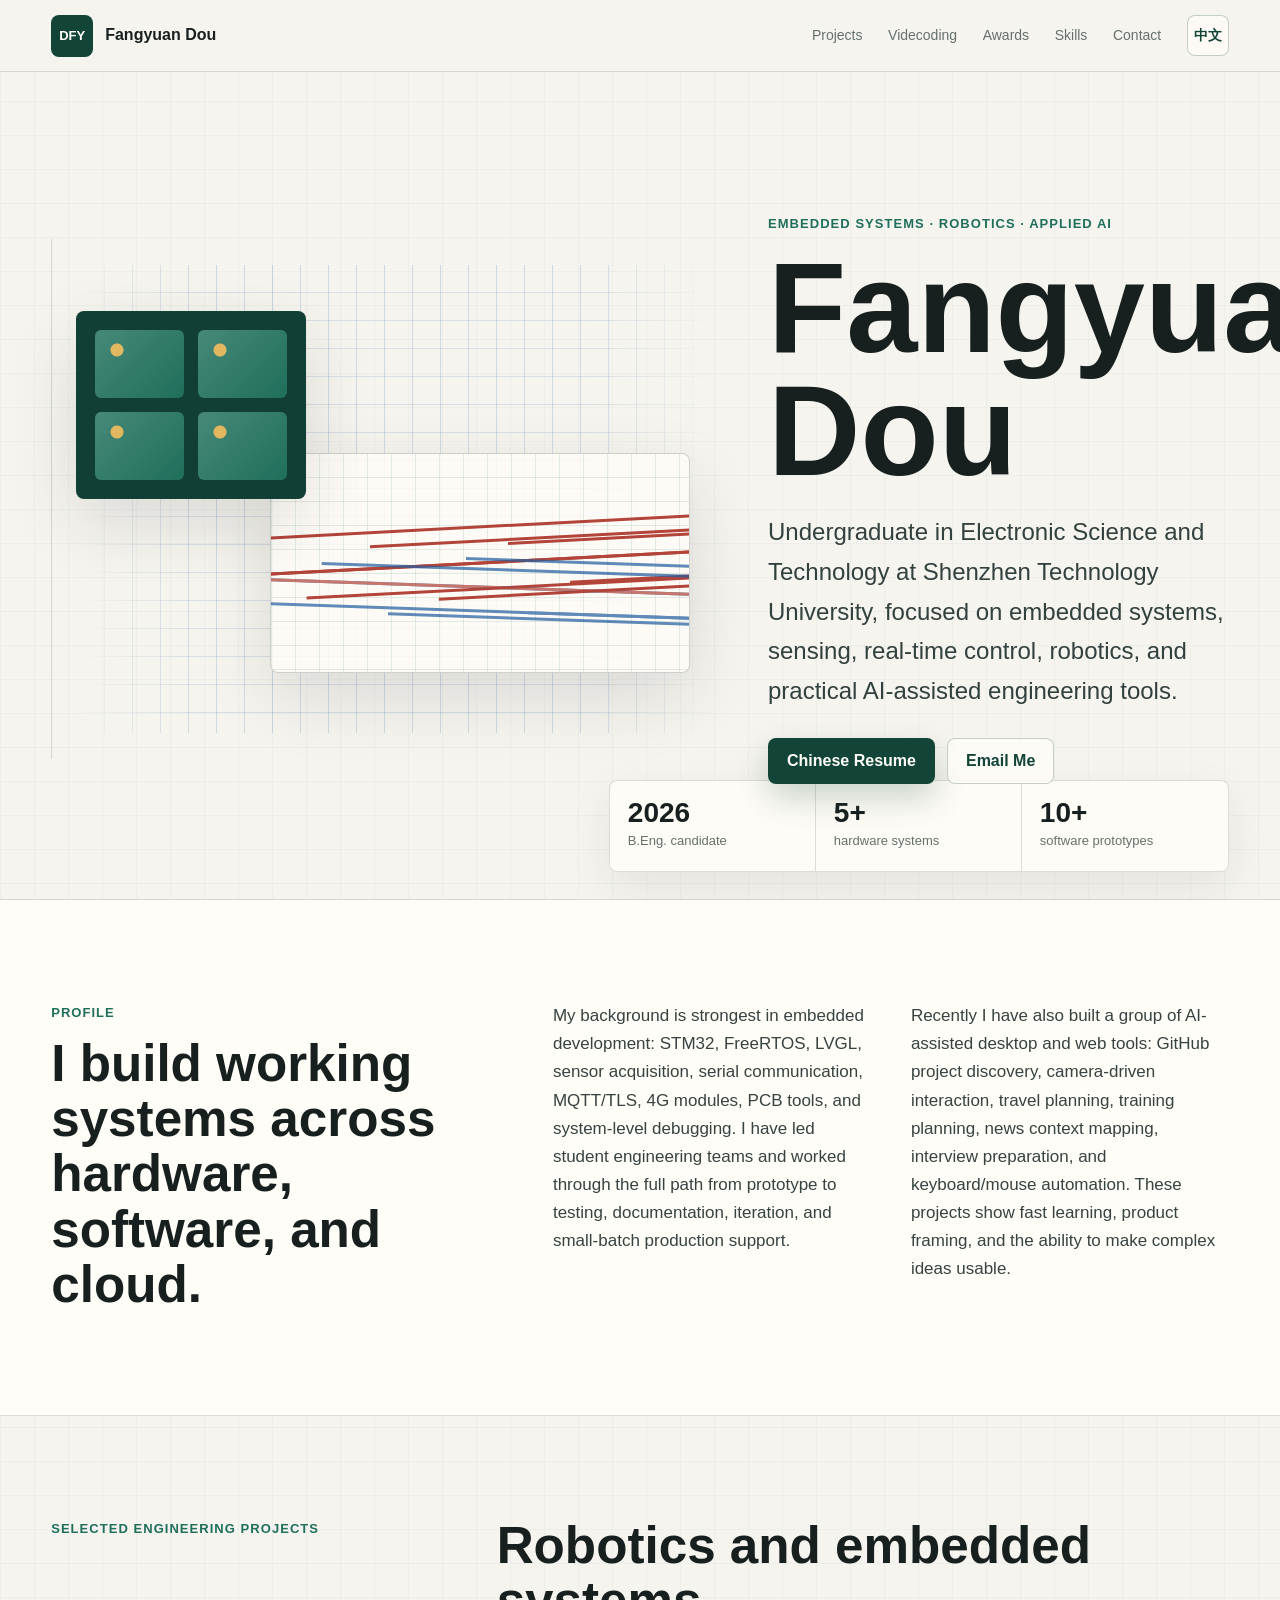
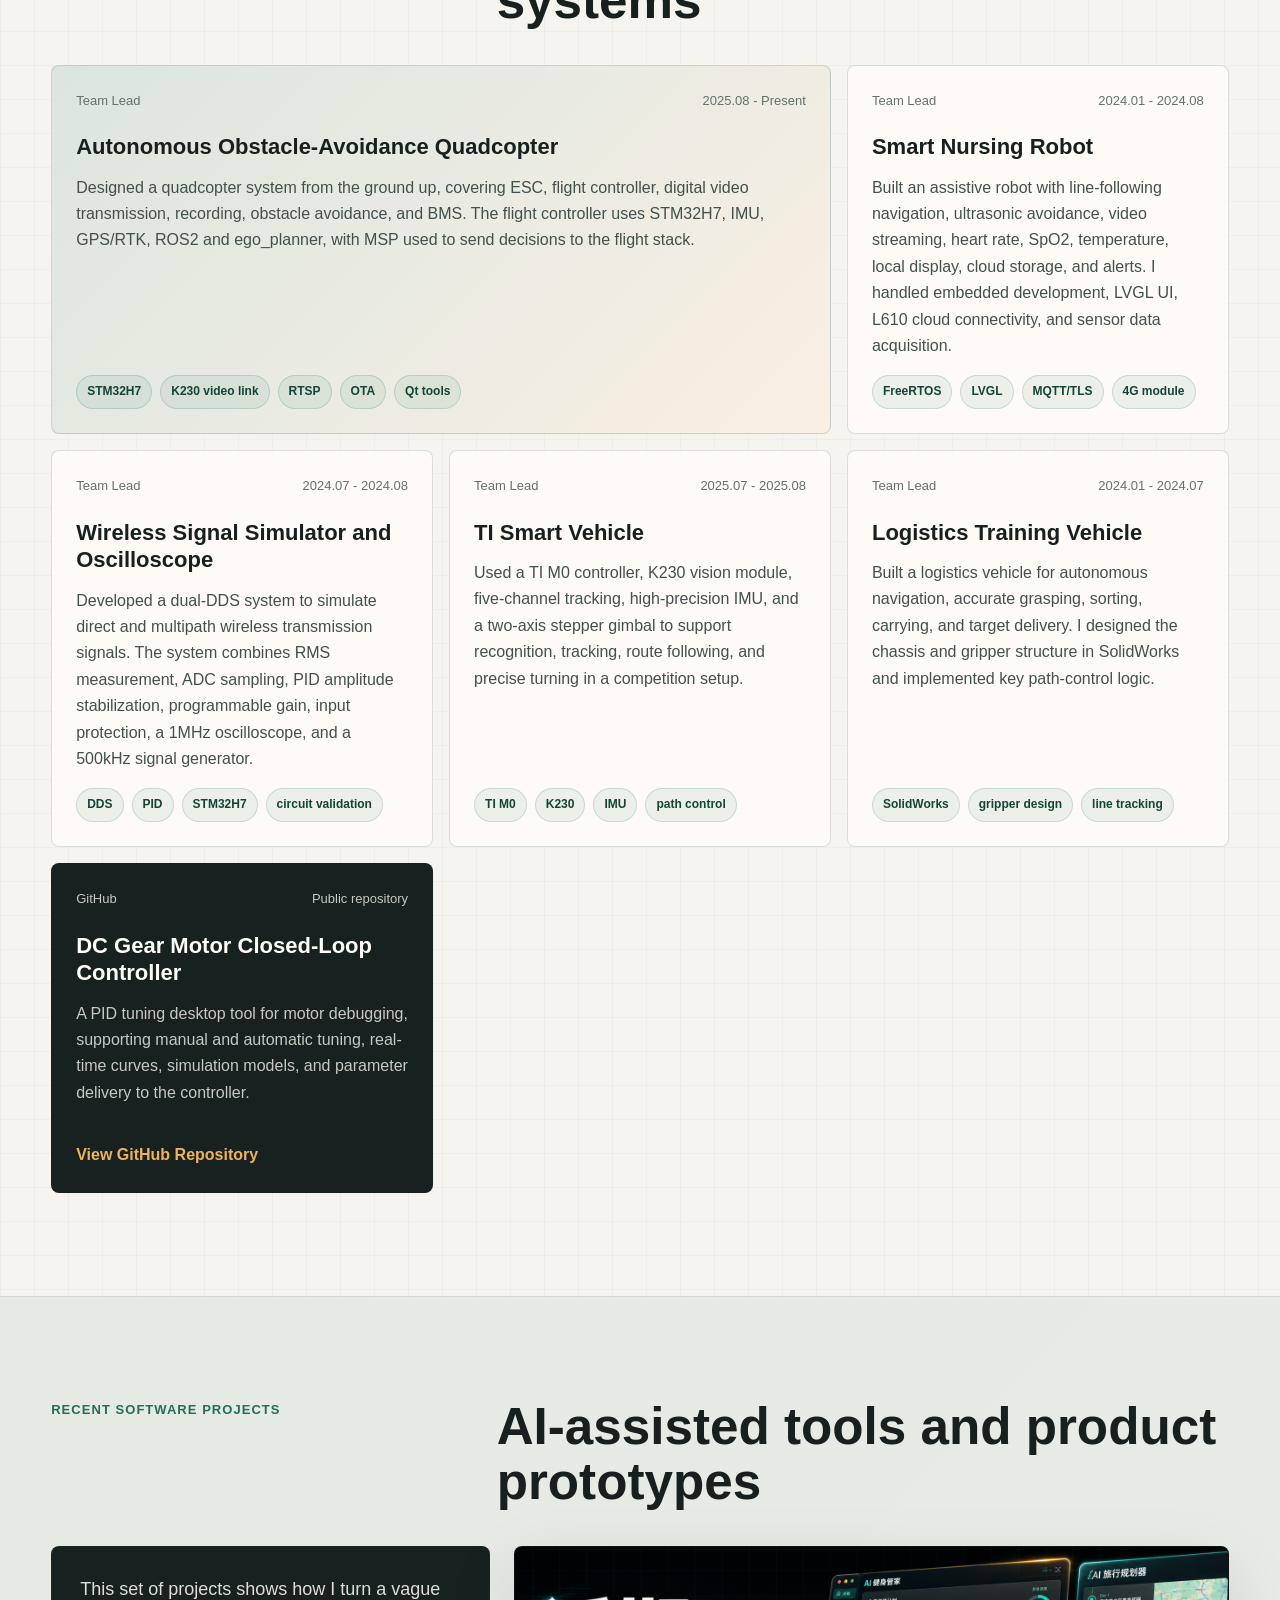
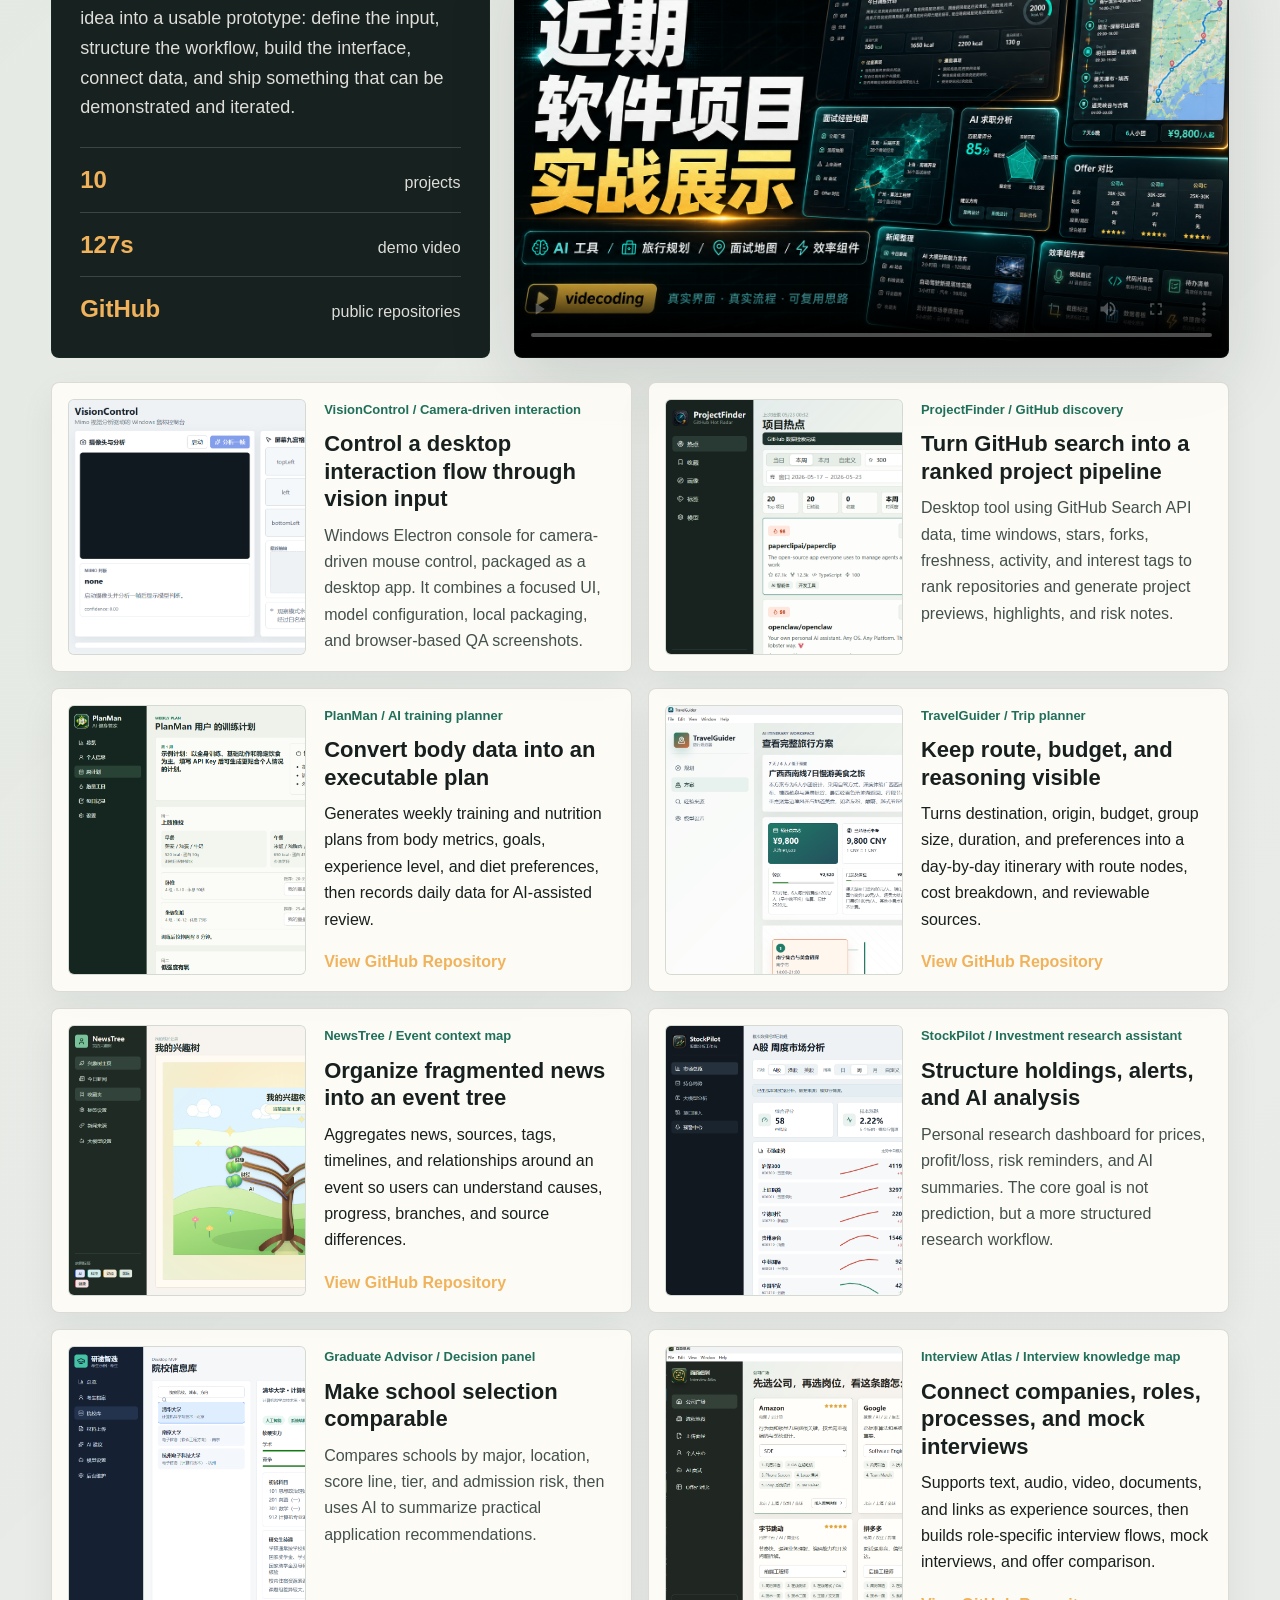
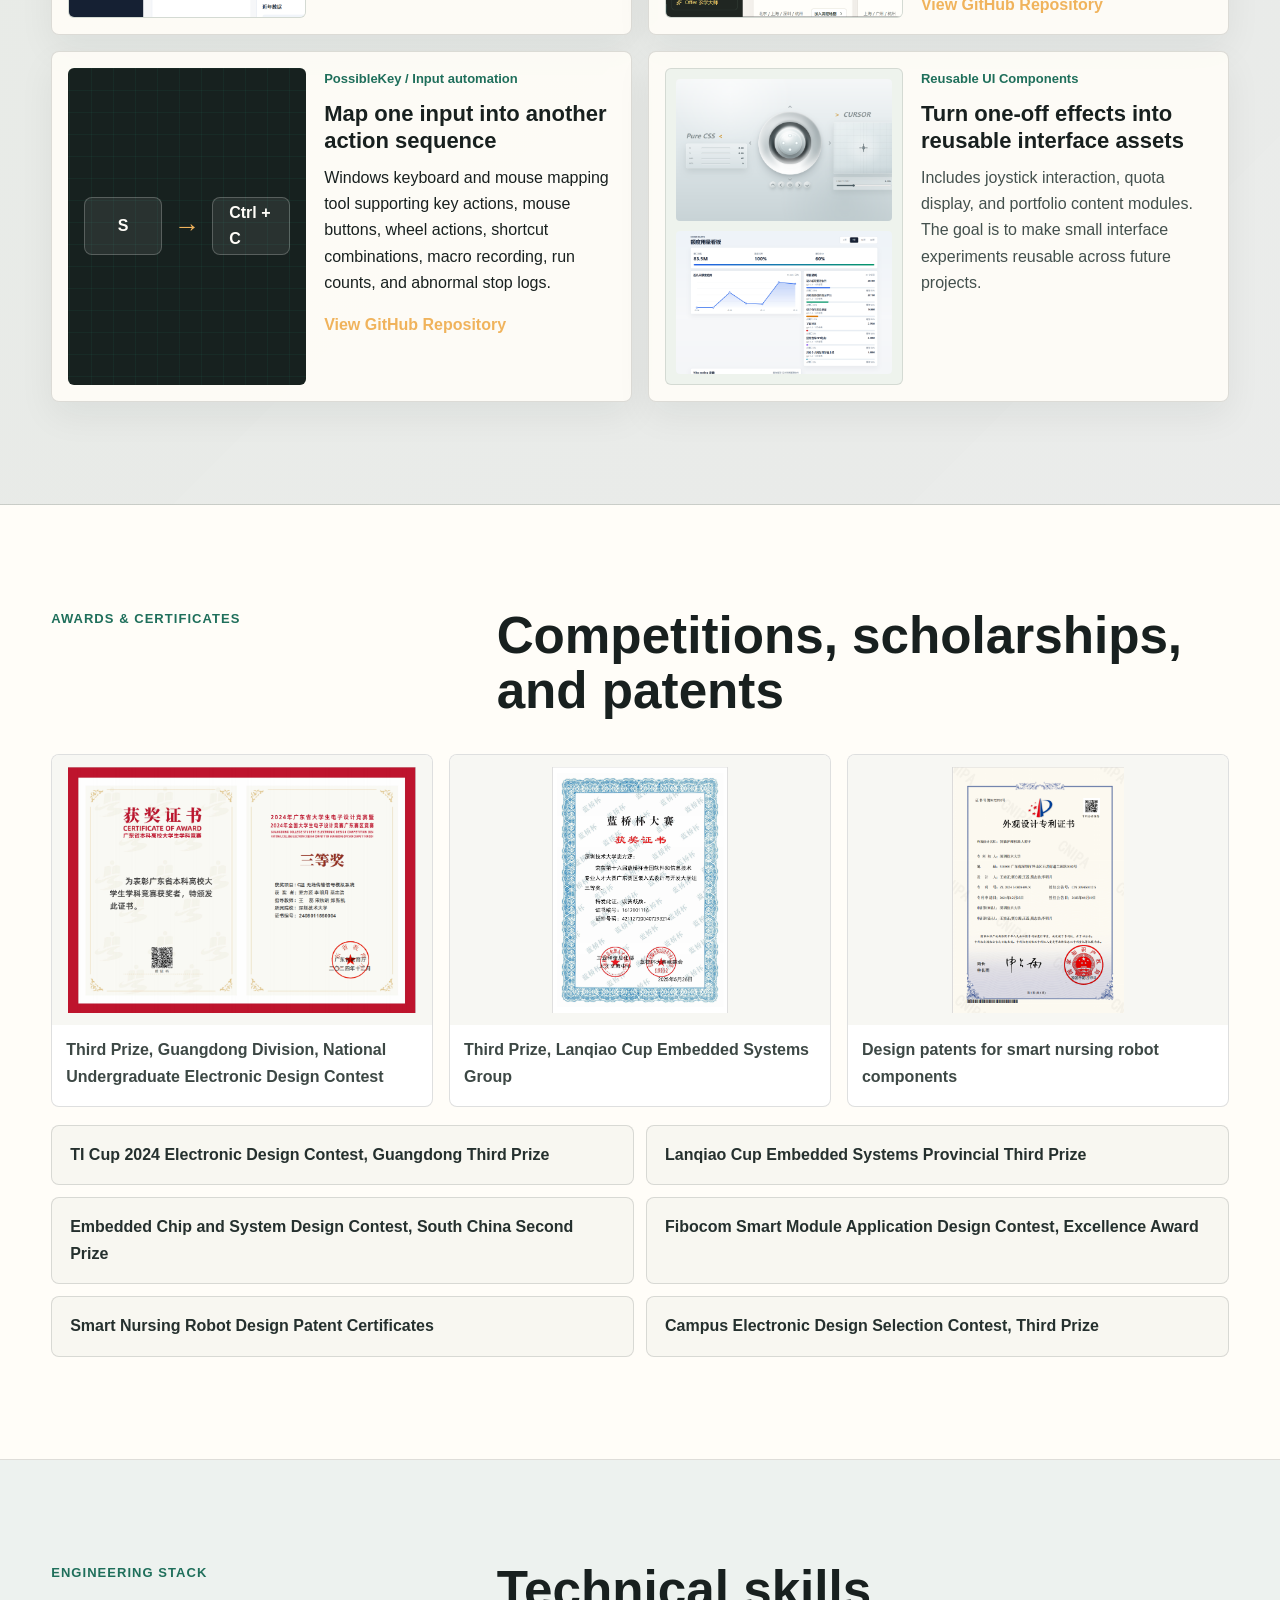
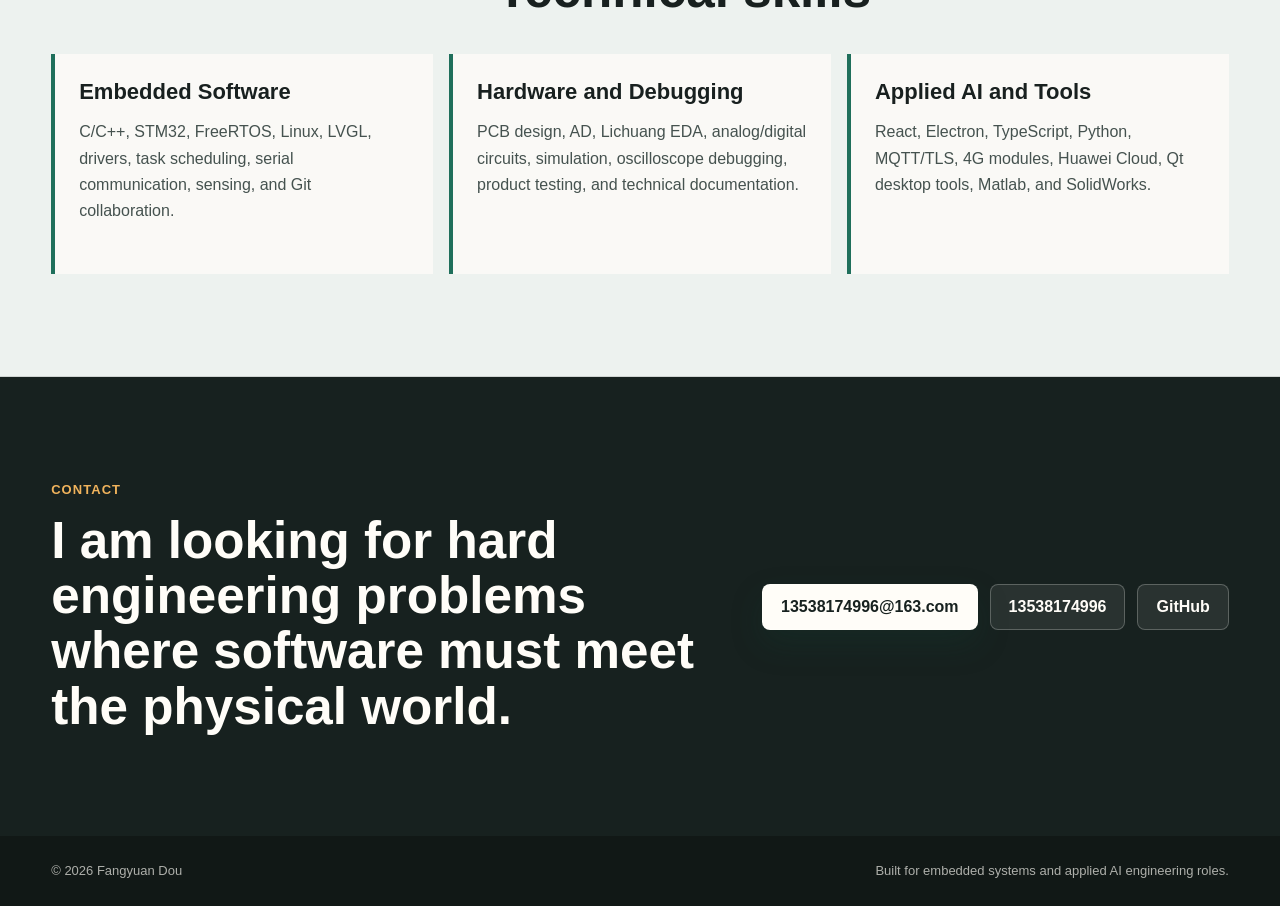
==== en.html @ e51935bd "Add English site switch" ====
<!doctype html>
<html lang="en">
  <head>
    <meta charset="UTF-8" />
    <meta name="viewport" content="width=device-width, initial-scale=1.0" />
    <meta
      name="description"
      content="Fangyuan Dou portfolio: embedded systems, robotics, IoT prototypes, AI-assisted tools, public GitHub projects, certificates, and project demo video."
    />
    <title>Fangyuan Dou | Embedded Systems & Applied AI Portfolio</title>
    <link rel="stylesheet" href="./styles.css" />
  </head>
  <body>
    <header class="site-header">
      <a class="brand" href="#top" aria-label="Back to top">
        <span class="brand-mark">DFY</span>
        <span>Fangyuan Dou</span>
      </a>
      <nav class="top-nav" aria-label="Main navigation">
        <a href="#projects">Projects</a>
        <a href="#videcoding">Videcoding</a>
        <a href="#awards">Awards</a>
        <a href="#skills">Skills</a>
        <a href="#contact">Contact</a>
        <a class="language-switch" href="./index.html" aria-label="Switch to Chinese">中文</a>
      </nav>
    </header>

    <main id="top">
      <section class="hero">
        <div class="hero-visual" aria-hidden="true">
          <div class="signal-grid"></div>
          <div class="scope-panel">
            <div class="scope-line"></div>
            <div class="scope-line delay"></div>
          </div>
          <div class="module-board">
            <span></span><span></span><span></span><span></span>
          </div>
        </div>
        <div class="hero-content">
          <p class="eyebrow">Embedded Systems · Robotics · Applied AI</p>
          <h1>Fangyuan Dou</h1>
          <p class="hero-lead">
            Undergraduate in Electronic Science and Technology at Shenzhen Technology University,
            focused on embedded systems, sensing, real-time control, robotics, and practical
            AI-assisted engineering tools.
          </p>
          <div class="hero-actions">
            <a class="btn primary" href="./assets/docs/resume-dou-fangyuan.pdf" target="_blank" rel="noreferrer">Chinese Resume</a>
            <a class="btn" href="mailto:13538174996@163.com">Email Me</a>
          </div>
        </div>
        <aside class="hero-facts" aria-label="Profile highlights">
          <div>
            <strong>2026</strong>
            <span>B.Eng. candidate</span>
          </div>
          <div>
            <strong>5+</strong>
            <span>hardware systems</span>
          </div>
          <div>
            <strong>10+</strong>
            <span>software prototypes</span>
          </div>
        </aside>
      </section>

      <section class="section intro" aria-labelledby="intro-title">
        <div class="section-title">
          <p class="eyebrow">Profile</p>
          <h2 id="intro-title">I build working systems across hardware, software, and cloud.</h2>
        </div>
        <div class="intro-copy">
          <p>
            My background is strongest in embedded development: STM32, FreeRTOS, LVGL,
            sensor acquisition, serial communication, MQTT/TLS, 4G modules, PCB tools,
            and system-level debugging. I have led student engineering teams and worked
            through the full path from prototype to testing, documentation, iteration,
            and small-batch production support.
          </p>
          <p>
            Recently I have also built a group of AI-assisted desktop and web tools:
            GitHub project discovery, camera-driven interaction, travel planning,
            training planning, news context mapping, interview preparation, and
            keyboard/mouse automation. These projects show fast learning, product
            framing, and the ability to make complex ideas usable.
          </p>
        </div>
      </section>

      <section class="section" id="projects" aria-labelledby="projects-title">
        <div class="section-title">
          <p class="eyebrow">Selected Engineering Projects</p>
          <h2 id="projects-title">Robotics and embedded systems</h2>
        </div>
        <div class="project-grid">
          <article class="project-card featured">
            <div class="project-meta">
              <span>Team Lead</span>
              <span>2025.08 - Present</span>
            </div>
            <h3>Autonomous Obstacle-Avoidance Quadcopter</h3>
            <p>
              Designed a quadcopter system from the ground up, covering ESC, flight
              controller, digital video transmission, recording, obstacle avoidance,
              and BMS. The flight controller uses STM32H7, IMU, GPS/RTK, ROS2 and
              ego_planner, with MSP used to send decisions to the flight stack.
            </p>
            <ul class="tag-list">
              <li>STM32H7</li>
              <li>K230 video link</li>
              <li>RTSP</li>
              <li>OTA</li>
              <li>Qt tools</li>
            </ul>
          </article>
          <article class="project-card">
            <div class="project-meta">
              <span>Team Lead</span>
              <span>2024.01 - 2024.08</span>
            </div>
            <h3>Smart Nursing Robot</h3>
            <p>
              Built an assistive robot with line-following navigation, ultrasonic
              avoidance, video streaming, heart rate, SpO2, temperature, local display,
              cloud storage, and alerts. I handled embedded development, LVGL UI,
              L610 cloud connectivity, and sensor data acquisition.
            </p>
            <ul class="tag-list">
              <li>FreeRTOS</li>
              <li>LVGL</li>
              <li>MQTT/TLS</li>
              <li>4G module</li>
            </ul>
          </article>
          <article class="project-card">
            <div class="project-meta">
              <span>Team Lead</span>
              <span>2024.07 - 2024.08</span>
            </div>
            <h3>Wireless Signal Simulator and Oscilloscope</h3>
            <p>
              Developed a dual-DDS system to simulate direct and multipath wireless
              transmission signals. The system combines RMS measurement, ADC sampling,
              PID amplitude stabilization, programmable gain, input protection, a
              1MHz oscilloscope, and a 500kHz signal generator.
            </p>
            <ul class="tag-list">
              <li>DDS</li>
              <li>PID</li>
              <li>STM32H7</li>
              <li>circuit validation</li>
            </ul>
          </article>
          <article class="project-card">
            <div class="project-meta">
              <span>Team Lead</span>
              <span>2025.07 - 2025.08</span>
            </div>
            <h3>TI Smart Vehicle</h3>
            <p>
              Used a TI M0 controller, K230 vision module, five-channel tracking,
              high-precision IMU, and a two-axis stepper gimbal to support recognition,
              tracking, route following, and precise turning in a competition setup.
            </p>
            <ul class="tag-list">
              <li>TI M0</li>
              <li>K230</li>
              <li>IMU</li>
              <li>path control</li>
            </ul>
          </article>
          <article class="project-card">
            <div class="project-meta">
              <span>Team Lead</span>
              <span>2024.01 - 2024.07</span>
            </div>
            <h3>Logistics Training Vehicle</h3>
            <p>
              Built a logistics vehicle for autonomous navigation, accurate grasping,
              sorting, carrying, and target delivery. I designed the chassis and gripper
              structure in SolidWorks and implemented key path-control logic.
            </p>
            <ul class="tag-list">
              <li>SolidWorks</li>
              <li>gripper design</li>
              <li>line tracking</li>
            </ul>
          </article>
          <article class="project-card github-card">
            <div class="project-meta">
              <span>GitHub</span>
              <span>Public repository</span>
            </div>
            <h3>DC Gear Motor Closed-Loop Controller</h3>
            <p>
              A PID tuning desktop tool for motor debugging, supporting manual and
              automatic tuning, real-time curves, simulation models, and parameter
              delivery to the controller.
            </p>
            <a class="text-link" href="https://github.com/fangyuandou729-creater/pid_controler-" target="_blank" rel="noreferrer">
              View GitHub Repository
            </a>
          </article>
        </div>
      </section>

      <section class="section videcoding-section" id="videcoding" aria-labelledby="videcoding-title">
        <div class="section-title">
          <p class="eyebrow">Recent Software Projects</p>
          <h2 id="videcoding-title">AI-assisted tools and product prototypes</h2>
        </div>
        <div class="showcase-hero">
          <div class="showcase-copy">
            <p>
              This set of projects shows how I turn a vague idea into a usable prototype:
              define the input, structure the workflow, build the interface, connect data,
              and ship something that can be demonstrated and iterated.
            </p>
            <div class="showcase-stats" aria-label="software project statistics">
              <span><strong>10</strong> projects</span>
              <span><strong>127s</strong> demo video</span>
              <span><strong>GitHub</strong> public repositories</span>
            </div>
          </div>
          <video
            class="showcase-video"
            controls
            preload="metadata"
            poster="./assets/videcoding/showcase-cover.png"
          >
            <source src="./assets/videcoding/recent-videcoding-showcase.mp4" type="video/mp4" />
            Your browser does not support video playback.
          </video>
        </div>
        <div class="videcoding-grid" aria-label="Recent software project list">
          <article class="videcoding-card">
            <img src="./assets/videcoding/vision-control.png" alt="VisionControl camera-driven mouse control console" />
            <div>
              <p class="project-meta">VisionControl / Camera-driven interaction</p>
              <h3>Control a desktop interaction flow through vision input</h3>
              <p>Windows Electron console for camera-driven mouse control, packaged as a desktop app. It combines a focused UI, model configuration, local packaging, and browser-based QA screenshots.</p>
            </div>
          </article>
          <article class="videcoding-card">
            <img src="./assets/videcoding/projectfinder.png" alt="ProjectFinder GitHub project discovery tool" />
            <div>
              <p class="project-meta">ProjectFinder / GitHub discovery</p>
              <h3>Turn GitHub search into a ranked project pipeline</h3>
              <p>Desktop tool using GitHub Search API data, time windows, stars, forks, freshness, activity, and interest tags to rank repositories and generate project previews, highlights, and risk notes.</p>
            </div>
          </article>
          <article class="videcoding-card">
            <img src="./assets/videcoding/planman.png" alt="PlanMan weekly training plan interface" />
            <div>
              <p class="project-meta">PlanMan / AI training planner</p>
              <h3>Convert body data into an executable plan</h3>
              <p>Generates weekly training and nutrition plans from body metrics, goals, experience level, and diet preferences, then records daily data for AI-assisted review.</p>
              <a class="text-link" href="https://github.com/fangyuandou729-creater/PlanMan" target="_blank" rel="noreferrer">View GitHub Repository</a>
            </div>
          </article>
          <article class="videcoding-card">
            <img src="./assets/videcoding/travelguider.png" alt="TravelGuider trip planning interface" />
            <div>
              <p class="project-meta">TravelGuider / Trip planner</p>
              <h3>Keep route, budget, and reasoning visible</h3>
              <p>Turns destination, origin, budget, group size, duration, and preferences into a day-by-day itinerary with route nodes, cost breakdown, and reviewable sources.</p>
              <a class="text-link" href="https://github.com/fangyuandou729-creater/TravelGuider" target="_blank" rel="noreferrer">View GitHub Repository</a>
            </div>
          </article>
          <article class="videcoding-card">
            <img src="./assets/videcoding/newstree.png" alt="NewsTree event context interface" />
            <div>
              <p class="project-meta">NewsTree / Event context map</p>
              <h3>Organize fragmented news into an event tree</h3>
              <p>Aggregates news, sources, tags, timelines, and relationships around an event so users can understand causes, progress, branches, and source differences.</p>
              <a class="text-link" href="https://github.com/fangyuandou729-creater/NewsTree" target="_blank" rel="noreferrer">View GitHub Repository</a>
            </div>
          </article>
          <article class="videcoding-card">
            <img src="./assets/videcoding/stockpilot.png" alt="StockPilot stock dashboard" />
            <div>
              <p class="project-meta">StockPilot / Investment research assistant</p>
              <h3>Structure holdings, alerts, and AI analysis</h3>
              <p>Personal research dashboard for prices, profit/loss, risk reminders, and AI summaries. The core goal is not prediction, but a more structured research workflow.</p>
            </div>
          </article>
          <article class="videcoding-card">
            <img src="./assets/videcoding/kaoyan.png" alt="Graduate school advisor dashboard" />
            <div>
              <p class="project-meta">Graduate Advisor / Decision panel</p>
              <h3>Make school selection comparable</h3>
              <p>Compares schools by major, location, score line, tier, and admission risk, then uses AI to summarize practical application recommendations.</p>
            </div>
          </article>
          <article class="videcoding-card">
            <img src="./assets/videcoding/interview-atlas.png" alt="Interview atlas company map interface" />
            <div>
              <p class="project-meta">Interview Atlas / Interview knowledge map</p>
              <h3>Connect companies, roles, processes, and mock interviews</h3>
              <p>Supports text, audio, video, documents, and links as experience sources, then builds role-specific interview flows, mock interviews, and offer comparison.</p>
              <a class="text-link" href="https://github.com/fangyuandou729-creater/mianmianjudao_helper" target="_blank" rel="noreferrer">View GitHub Repository</a>
            </div>
          </article>
          <article class="videcoding-card key-card">
            <div class="key-preview" aria-hidden="true">
              <span>S</span>
              <b>→</b>
              <span>Ctrl + C</span>
            </div>
            <div>
              <p class="project-meta">PossibleKey / Input automation</p>
              <h3>Map one input into another action sequence</h3>
              <p>Windows keyboard and mouse mapping tool supporting key actions, mouse buttons, wheel actions, shortcut combinations, macro recording, run counts, and abnormal stop logs.</p>
              <a class="text-link" href="https://github.com/fangyuandou729-creater/PossibleKey" target="_blank" rel="noreferrer">View GitHub Repository</a>
            </div>
          </article>
          <article class="videcoding-card">
            <div class="component-preview">
              <img src="./assets/videcoding/analog-stick.png" alt="Analog stick component screenshot" />
              <img src="./assets/videcoding/quota-widget.png" alt="Quota widget screenshot" />
            </div>
            <div>
              <p class="project-meta">Reusable UI Components</p>
              <h3>Turn one-off effects into reusable interface assets</h3>
              <p>Includes joystick interaction, quota display, and portfolio content modules. The goal is to make small interface experiments reusable across future projects.</p>
            </div>
          </article>
        </div>
      </section>

      <section class="section awards-section" id="awards" aria-labelledby="awards-title">
        <div class="section-title">
          <p class="eyebrow">Awards & Certificates</p>
          <h2 id="awards-title">Competitions, scholarships, and patents</h2>
        </div>
        <div class="award-strip" aria-label="Certificate images">
          <figure>
            <img src="./assets/awards/electronic-design.png" alt="Electronic design competition certificate" />
            <figcaption>Third Prize, Guangdong Division, National Undergraduate Electronic Design Contest</figcaption>
          </figure>
          <figure>
            <img src="./assets/awards/lanqiao.png" alt="Lanqiao Cup certificate" />
            <figcaption>Third Prize, Lanqiao Cup Embedded Systems Group</figcaption>
          </figure>
          <figure>
            <img src="./assets/awards/design-patent.png" alt="Design patent certificate" />
            <figcaption>Design patents for smart nursing robot components</figcaption>
          </figure>
        </div>
        <div class="award-list">
          <a href="./assets/docs/ti-cup-electronic-design-third-prize.pdf" target="_blank" rel="noreferrer">TI Cup 2024 Electronic Design Contest, Guangdong Third Prize</a>
          <a href="./assets/docs/lanqiao-embedded-third-prize.pdf" target="_blank" rel="noreferrer">Lanqiao Cup Embedded Systems Provincial Third Prize</a>
          <a href="./assets/docs/embedded-chip-contest.pdf" target="_blank" rel="noreferrer">Embedded Chip and System Design Contest, South China Second Prize</a>
          <a href="./assets/docs/fibocom-smart-module-award-list.pdf" target="_blank" rel="noreferrer">Fibocom Smart Module Application Design Contest, Excellence Award</a>
          <a href="./assets/docs/nursing-robot-design-patent.pdf" target="_blank" rel="noreferrer">Smart Nursing Robot Design Patent Certificates</a>
          <a href="./assets/docs/electronic-design-selection.pdf" target="_blank" rel="noreferrer">Campus Electronic Design Selection Contest, Third Prize</a>
        </div>
      </section>

      <section class="section split-section" id="skills" aria-labelledby="skills-title">
        <div class="section-title">
          <p class="eyebrow">Engineering Stack</p>
          <h2 id="skills-title">Technical skills</h2>
        </div>
        <div class="skill-columns">
          <div>
            <h3>Embedded Software</h3>
            <p>C/C++, STM32, FreeRTOS, Linux, LVGL, drivers, task scheduling, serial communication, sensing, and Git collaboration.</p>
          </div>
          <div>
            <h3>Hardware and Debugging</h3>
            <p>PCB design, AD, Lichuang EDA, analog/digital circuits, simulation, oscilloscope debugging, product testing, and technical documentation.</p>
          </div>
          <div>
            <h3>Applied AI and Tools</h3>
            <p>React, Electron, TypeScript, Python, MQTT/TLS, 4G modules, Huawei Cloud, Qt desktop tools, Matlab, and SolidWorks.</p>
          </div>
        </div>
      </section>

      <section class="contact-section" id="contact" aria-labelledby="contact-title">
        <div>
          <p class="eyebrow">Contact</p>
          <h2 id="contact-title">I am looking for hard engineering problems where software must meet the physical world.</h2>
        </div>
        <div class="contact-actions">
          <a class="btn primary" href="mailto:13538174996@163.com">13538174996@163.com</a>
          <a class="btn" href="tel:13538174996">13538174996</a>
          <a class="btn" href="https://github.com/fangyuandou729-creater" target="_blank" rel="noreferrer">GitHub</a>
        </div>
      </section>
    </main>

    <footer class="site-footer">
      <span>© 2026 Fangyuan Dou</span>
      <span>Built for embedded systems and applied AI engineering roles.</span>
    </footer>
    <script src="./script.js"></script>
  </body>
</html>
---- styles.css ----
:root {
  color-scheme: light;
  --bg: #f6f4ef;
  --paper: #fffdf8;
  --ink: #18201f;
  --muted: #65706d;
  --line: rgba(24, 32, 31, 0.14);
  --green: #1f6f5b;
  --green-dark: #124538;
  --amber: #c77c2a;
  --blue: #245f9f;
  --red: #b2443a;
  --shadow: 0 24px 70px rgba(24, 32, 31, 0.12);
}

* {
  box-sizing: border-box;
}

html {
  scroll-behavior: smooth;
}

body {
  margin: 0;
  background:
    linear-gradient(90deg, rgba(31, 111, 91, 0.04) 1px, transparent 1px),
    linear-gradient(0deg, rgba(31, 111, 91, 0.04) 1px, transparent 1px),
    var(--bg);
  background-size: 34px 34px;
  color: var(--ink);
  font-family:
    "Inter", "PingFang SC", "Microsoft YaHei", "Noto Sans CJK SC", Arial,
    sans-serif;
  line-height: 1.65;
}

a {
  color: inherit;
  text-decoration: none;
}

img {
  display: block;
  max-width: 100%;
}

.site-header {
  position: sticky;
  top: 0;
  z-index: 20;
  display: flex;
  align-items: center;
  justify-content: space-between;
  gap: 24px;
  min-height: 72px;
  padding: 0 clamp(20px, 4vw, 64px);
  background: rgba(246, 244, 239, 0.86);
  border-bottom: 1px solid var(--line);
  backdrop-filter: blur(18px);
}

.brand,
.top-nav,
.hero-actions,
.contact-actions {
  display: flex;
  align-items: center;
}

.brand {
  gap: 12px;
  font-weight: 800;
}

.brand-mark {
  display: grid;
  width: 42px;
  height: 42px;
  place-items: center;
  border: 1px solid rgba(18, 69, 56, 0.28);
  border-radius: 8px;
  background: var(--green-dark);
  color: #fffdf8;
  font-size: 13px;
  letter-spacing: 0;
}

.top-nav {
  gap: clamp(12px, 2vw, 28px);
  color: var(--muted);
  font-size: 14px;
}

.top-nav a {
  padding: 8px 0;
}

.top-nav a:hover {
  color: var(--green-dark);
}

.language-switch {
  display: inline-flex;
  align-items: center;
  justify-content: center;
  min-width: 42px;
  min-height: 32px;
  padding: 0 10px;
  border: 1px solid rgba(18, 69, 56, 0.24);
  border-radius: 8px;
  background: rgba(255, 253, 248, 0.72);
  color: var(--green-dark);
  font-weight: 800;
}

.hero {
  position: relative;
  display: grid;
  grid-template-columns: minmax(0, 1fr) minmax(260px, 36vw);
  gap: clamp(28px, 4vw, 60px);
  align-items: center;
  min-height: calc(100vh - 72px);
  padding: clamp(48px, 7vw, 96px) clamp(20px, 4vw, 64px) 64px;
  overflow: hidden;
}

.hero::after {
  position: absolute;
  right: 0;
  bottom: 0;
  left: 0;
  height: 1px;
  background: var(--line);
  content: "";
}

.hero-content {
  position: relative;
  z-index: 2;
  max-width: 820px;
}

.eyebrow {
  margin: 0 0 12px;
  color: var(--green);
  font-size: 13px;
  font-weight: 800;
  letter-spacing: 0.08em;
  text-transform: uppercase;
}

h1,
h2,
h3,
p {
  margin-top: 0;
}

h1 {
  margin-bottom: 20px;
  font-size: clamp(58px, 10vw, 132px);
  line-height: 0.96;
  letter-spacing: 0;
}

h2 {
  margin-bottom: 0;
  font-size: clamp(28px, 4vw, 52px);
  line-height: 1.08;
  letter-spacing: 0;
}

h3 {
  margin-bottom: 14px;
  font-size: 22px;
  line-height: 1.25;
  letter-spacing: 0;
}

.hero-lead {
  max-width: 720px;
  color: #33413e;
  font-size: clamp(18px, 2vw, 24px);
}

.hero-actions,
.contact-actions {
  flex-wrap: wrap;
  gap: 12px;
  margin-top: 28px;
}

.btn {
  display: inline-flex;
  align-items: center;
  justify-content: center;
  min-height: 46px;
  padding: 0 18px;
  border: 1px solid rgba(18, 69, 56, 0.24);
  border-radius: 8px;
  background: rgba(255, 253, 248, 0.78);
  color: var(--green-dark);
  font-weight: 800;
  transition:
    transform 180ms ease,
    background 180ms ease,
    box-shadow 180ms ease;
}

.btn:hover,
.project-card:hover,
.award-list a:hover {
  transform: translateY(-2px);
}

.btn.primary {
  background: var(--green-dark);
  color: #fffdf8;
  box-shadow: 0 14px 32px rgba(18, 69, 56, 0.22);
}

.hero-visual {
  position: relative;
  min-height: 520px;
  border-left: 1px solid var(--line);
}

.signal-grid {
  position: absolute;
  inset: 26px 0 26px 24px;
  background:
    linear-gradient(90deg, rgba(36, 95, 159, 0.18) 1px, transparent 1px),
    linear-gradient(0deg, rgba(36, 95, 159, 0.14) 1px, transparent 1px);
  background-size: 28px 28px;
  mask-image: linear-gradient(90deg, transparent 0, #000 18%, #000 80%, transparent 100%);
}

.scope-panel {
  position: absolute;
  right: 4%;
  bottom: 86px;
  width: min(420px, 88%);
  height: 220px;
  border: 1px solid rgba(24, 32, 31, 0.2);
  border-radius: 8px;
  background: rgba(255, 253, 248, 0.82);
  box-shadow: var(--shadow);
  overflow: hidden;
}

.scope-panel::before {
  position: absolute;
  inset: 0;
  background:
    linear-gradient(90deg, rgba(31, 111, 91, 0.12) 1px, transparent 1px),
    linear-gradient(0deg, rgba(31, 111, 91, 0.12) 1px, transparent 1px);
  background-size: 24px 24px;
  content: "";
}

.scope-line,
.scope-line::after {
  position: absolute;
  right: -10%;
  left: -10%;
  height: 3px;
  background: var(--red);
  content: "";
}

.scope-line {
  top: 50%;
  transform: translateY(-50%) rotate(-3deg);
  box-shadow:
    30px -36px 0 var(--red),
    76px 26px 0 var(--red),
    142px -22px 0 var(--red),
    208px 34px 0 var(--red),
    280px -18px 0 var(--red),
    340px 24px 0 var(--red);
}

.scope-line.delay {
  top: 61%;
  background: var(--blue);
  opacity: 0.72;
  transform: translateY(-50%) rotate(2deg);
  box-shadow:
    38px 24px 0 var(--blue),
    92px -18px 0 var(--blue),
    160px 30px 0 var(--blue),
    236px -28px 0 var(--blue),
    300px 24px 0 var(--blue);
}

.module-board {
  position: absolute;
  top: 72px;
  left: 24px;
  display: grid;
  grid-template-columns: repeat(2, 1fr);
  gap: 14px;
  width: 230px;
  padding: 18px;
  border: 1px solid rgba(18, 69, 56, 0.28);
  border-radius: 8px;
  background: #123f35;
  box-shadow: var(--shadow);
}

.module-board span {
  min-height: 68px;
  border-radius: 6px;
  background:
    radial-gradient(circle at 22px 20px, #e1b85f 0 6px, transparent 7px),
    linear-gradient(135deg, rgba(255, 255, 255, 0.18), transparent),
    #1f6f5b;
}

.hero-facts {
  position: absolute;
  right: clamp(20px, 4vw, 64px);
  bottom: 28px;
  display: grid;
  grid-template-columns: repeat(3, minmax(92px, 1fr));
  width: min(620px, calc(100% - 40px));
  border: 1px solid var(--line);
  border-radius: 8px;
  background: rgba(255, 253, 248, 0.88);
  box-shadow: 0 16px 44px rgba(24, 32, 31, 0.08);
}

.hero-facts div {
  padding: 18px;
  border-right: 1px solid var(--line);
}

.hero-facts div:last-child {
  border-right: 0;
}

.hero-facts strong {
  display: block;
  font-size: 28px;
  line-height: 1;
}

.hero-facts span {
  color: var(--muted);
  font-size: 13px;
}

.section {
  padding: clamp(64px, 8vw, 112px) clamp(20px, 4vw, 64px);
  border-bottom: 1px solid var(--line);
}

.section-title {
  display: grid;
  grid-template-columns: minmax(180px, 0.7fr) minmax(0, 1.3fr);
  gap: clamp(22px, 4vw, 56px);
  margin-bottom: 36px;
}

.intro {
  display: grid;
  grid-template-columns: minmax(180px, 0.8fr) minmax(0, 1.2fr);
  gap: clamp(24px, 4vw, 64px);
  background: var(--paper);
}

.intro .section-title {
  display: block;
  margin-bottom: 0;
}

.intro-copy {
  columns: 2 280px;
  column-gap: 40px;
  color: #364340;
  font-size: 17px;
}

.project-grid {
  display: grid;
  grid-template-columns: repeat(3, minmax(0, 1fr));
  gap: 16px;
}

.project-card {
  display: flex;
  flex-direction: column;
  min-height: 330px;
  padding: 24px;
  border: 1px solid var(--line);
  border-radius: 8px;
  background: rgba(255, 253, 248, 0.82);
  transition:
    transform 180ms ease,
    box-shadow 180ms ease;
}

.project-card:hover {
  box-shadow: 0 18px 40px rgba(24, 32, 31, 0.1);
}

.project-card.featured {
  grid-column: span 2;
  background:
    linear-gradient(135deg, rgba(31, 111, 91, 0.16), rgba(199, 124, 42, 0.1)),
    var(--paper);
}

.project-card p {
  color: #43504d;
}

.project-meta {
  display: flex;
  justify-content: space-between;
  gap: 12px;
  margin-bottom: 22px;
  color: var(--muted);
  font-size: 13px;
}

.tag-list {
  display: flex;
  flex-wrap: wrap;
  gap: 8px;
  padding: 0;
  margin: auto 0 0;
  list-style: none;
}

.tag-list li {
  padding: 6px 10px;
  border: 1px solid rgba(31, 111, 91, 0.18);
  border-radius: 999px;
  background: rgba(31, 111, 91, 0.08);
  color: var(--green-dark);
  font-size: 12px;
  font-weight: 700;
}

.github-card {
  background: #17211f;
  color: #fffdf8;
}

.github-card p,
.github-card .project-meta {
  color: rgba(255, 253, 248, 0.76);
}

.text-link {
  margin-top: auto;
  color: #f0b35c;
  font-weight: 800;
}

.videcoding-section {
  background:
    linear-gradient(135deg, rgba(31, 111, 91, 0.08), rgba(36, 95, 159, 0.06)),
    var(--bg);
}

.showcase-hero {
  display: grid;
  grid-template-columns: minmax(280px, 0.76fr) minmax(0, 1.24fr);
  gap: 24px;
  align-items: stretch;
  margin-bottom: 24px;
}

.showcase-copy {
  display: flex;
  flex-direction: column;
  justify-content: space-between;
  min-height: 320px;
  padding: 28px;
  border: 1px solid rgba(18, 69, 56, 0.22);
  border-radius: 8px;
  background: #17211f;
  color: rgba(255, 253, 248, 0.86);
}

.showcase-copy p {
  margin-bottom: 24px;
  font-size: 18px;
}

.showcase-stats {
  display: grid;
  gap: 12px;
}

.showcase-stats span {
  display: flex;
  align-items: baseline;
  justify-content: space-between;
  gap: 16px;
  padding-top: 12px;
  border-top: 1px solid rgba(255, 253, 248, 0.16);
}

.showcase-stats strong {
  color: #f0b35c;
  font-size: 24px;
}

.showcase-video {
  width: 100%;
  height: 100%;
  min-height: 320px;
  border: 1px solid rgba(24, 32, 31, 0.18);
  border-radius: 8px;
  background: #0b1110;
  box-shadow: var(--shadow);
  object-fit: cover;
}

.videcoding-grid {
  display: grid;
  grid-template-columns: repeat(2, minmax(0, 1fr));
  gap: 16px;
}

.videcoding-card {
  display: grid;
  grid-template-columns: minmax(160px, 0.9fr) minmax(0, 1.1fr);
  gap: 18px;
  min-height: 280px;
  padding: 16px;
  border: 1px solid var(--line);
  border-radius: 8px;
  background: rgba(255, 253, 248, 0.88);
  box-shadow: 0 14px 36px rgba(24, 32, 31, 0.06);
}

.videcoding-card > img,
.component-preview,
.key-preview {
  width: 100%;
  height: 100%;
  min-height: 220px;
  border: 1px solid rgba(24, 32, 31, 0.12);
  border-radius: 6px;
  background: #eef3ed;
}

.videcoding-card > img {
  object-fit: cover;
  object-position: top left;
}

.videcoding-card .project-meta {
  margin-bottom: 10px;
  color: var(--green);
  font-weight: 800;
}

.videcoding-card h3 {
  margin-bottom: 10px;
}

.videcoding-card p:last-child {
  margin-bottom: 0;
  color: #43504d;
}

.key-preview {
  display: flex;
  align-items: center;
  justify-content: center;
  gap: 12px;
  padding: 22px;
  background:
    linear-gradient(90deg, rgba(31, 111, 91, 0.12) 1px, transparent 1px),
    linear-gradient(0deg, rgba(31, 111, 91, 0.12) 1px, transparent 1px),
    #17211f;
  background-size: 22px 22px;
  color: #fffdf8;
}

.key-preview span {
  display: inline-flex;
  min-width: 78px;
  min-height: 58px;
  align-items: center;
  justify-content: center;
  padding: 0 16px;
  border: 1px solid rgba(255, 253, 248, 0.22);
  border-radius: 8px;
  background: rgba(255, 253, 248, 0.08);
  font-weight: 900;
}

.key-preview b {
  color: #f0b35c;
  font-size: 26px;
}

.component-preview {
  display: grid;
  grid-template-rows: repeat(2, minmax(0, 1fr));
  gap: 10px;
  padding: 10px;
}

.component-preview img {
  width: 100%;
  height: 100%;
  min-height: 0;
  border-radius: 4px;
  object-fit: cover;
  object-position: top left;
}

.awards-section {
  background: var(--paper);
}

.award-strip {
  display: grid;
  grid-template-columns: repeat(3, minmax(0, 1fr));
  gap: 16px;
  margin: 0 0 18px;
}

.award-strip figure {
  margin: 0;
  border: 1px solid var(--line);
  border-radius: 8px;
  background: #fff;
  overflow: hidden;
}

.award-strip img {
  width: 100%;
  height: 270px;
  object-fit: contain;
  padding: 12px;
  background: #f7f7f3;
}

.award-strip figcaption {
  padding: 12px 14px 16px;
  color: #3d4845;
  font-weight: 700;
}

.award-list {
  display: grid;
  grid-template-columns: repeat(2, minmax(0, 1fr));
  gap: 12px;
}

.award-list a {
  padding: 16px 18px;
  border: 1px solid var(--line);
  border-radius: 8px;
  background: rgba(246, 244, 239, 0.74);
  color: #25302e;
  font-weight: 700;
  transition: transform 180ms ease;
}

.split-section {
  background: #edf2ef;
}

.skill-columns {
  display: grid;
  grid-template-columns: repeat(3, minmax(0, 1fr));
  gap: 16px;
}

.skill-columns div {
  min-height: 220px;
  padding: 24px;
  border-left: 4px solid var(--green);
  background: rgba(255, 253, 248, 0.74);
}

.skill-columns p {
  color: #45524f;
}

.contact-section {
  display: grid;
  grid-template-columns: minmax(0, 1fr) auto;
  gap: 28px;
  align-items: center;
  padding: clamp(64px, 8vw, 104px) clamp(20px, 4vw, 64px);
  background: #17211f;
  color: #fffdf8;
}

.contact-section .eyebrow {
  color: #f0b35c;
}

.contact-section h2 {
  max-width: 860px;
}

.contact-actions {
  justify-content: flex-end;
  margin-top: 0;
}

.contact-actions .btn {
  border-color: rgba(255, 253, 248, 0.24);
  background: rgba(255, 253, 248, 0.08);
  color: #fffdf8;
}

.contact-actions .btn.primary {
  background: #fffdf8;
  color: #17211f;
}

.site-footer {
  display: flex;
  justify-content: space-between;
  gap: 20px;
  padding: 24px clamp(20px, 4vw, 64px);
  background: #111816;
  color: rgba(255, 253, 248, 0.66);
  font-size: 13px;
}

@media (max-width: 980px) {
  .hero {
    grid-template-columns: 1fr;
    padding-bottom: 160px;
  }

  .hero-visual {
    min-height: 360px;
    border-left: 0;
  }

  .section-title,
  .intro,
  .contact-section {
    grid-template-columns: 1fr;
  }

  .project-grid,
  .award-strip,
  .skill-columns,
  .videcoding-grid {
    grid-template-columns: repeat(2, minmax(0, 1fr));
  }

  .showcase-hero,
  .videcoding-card {
    grid-template-columns: 1fr;
  }

  .showcase-video {
    min-height: auto;
    aspect-ratio: 16 / 9;
  }

  .project-card.featured {
    grid-column: span 2;
  }

  .contact-actions {
    justify-content: flex-start;
  }
}

@media (max-width: 680px) {
  .site-header {
    align-items: flex-start;
    flex-direction: column;
    justify-content: center;
    padding-block: 12px;
  }

  .top-nav {
    width: 100%;
    justify-content: space-between;
  }

  .hero {
    min-height: auto;
    padding-top: 42px;
    padding-bottom: 42px;
  }

  .hero-content {
    order: 1;
  }

  .hero-visual {
    min-height: 300px;
    order: -1;
  }

  .module-board {
    width: 180px;
  }

  .scope-panel {
    height: 176px;
  }

  .hero-facts {
    position: static;
    order: 2;
    width: 100%;
    margin-top: 8px;
    grid-template-columns: 1fr;
  }

  .hero-facts div {
    border-right: 0;
    border-bottom: 1px solid var(--line);
  }

  .hero-facts div:last-child {
    border-bottom: 0;
  }

  .project-grid,
  .videcoding-grid,
  .award-strip,
  .award-list,
  .skill-columns {
    grid-template-columns: 1fr;
  }

  .showcase-copy {
    min-height: auto;
  }

  .videcoding-card {
    min-height: auto;
  }

  .project-card.featured {
    grid-column: auto;
  }

  .award-strip img {
    height: 220px;
  }

  .site-footer {
    flex-direction: column;
  }
}
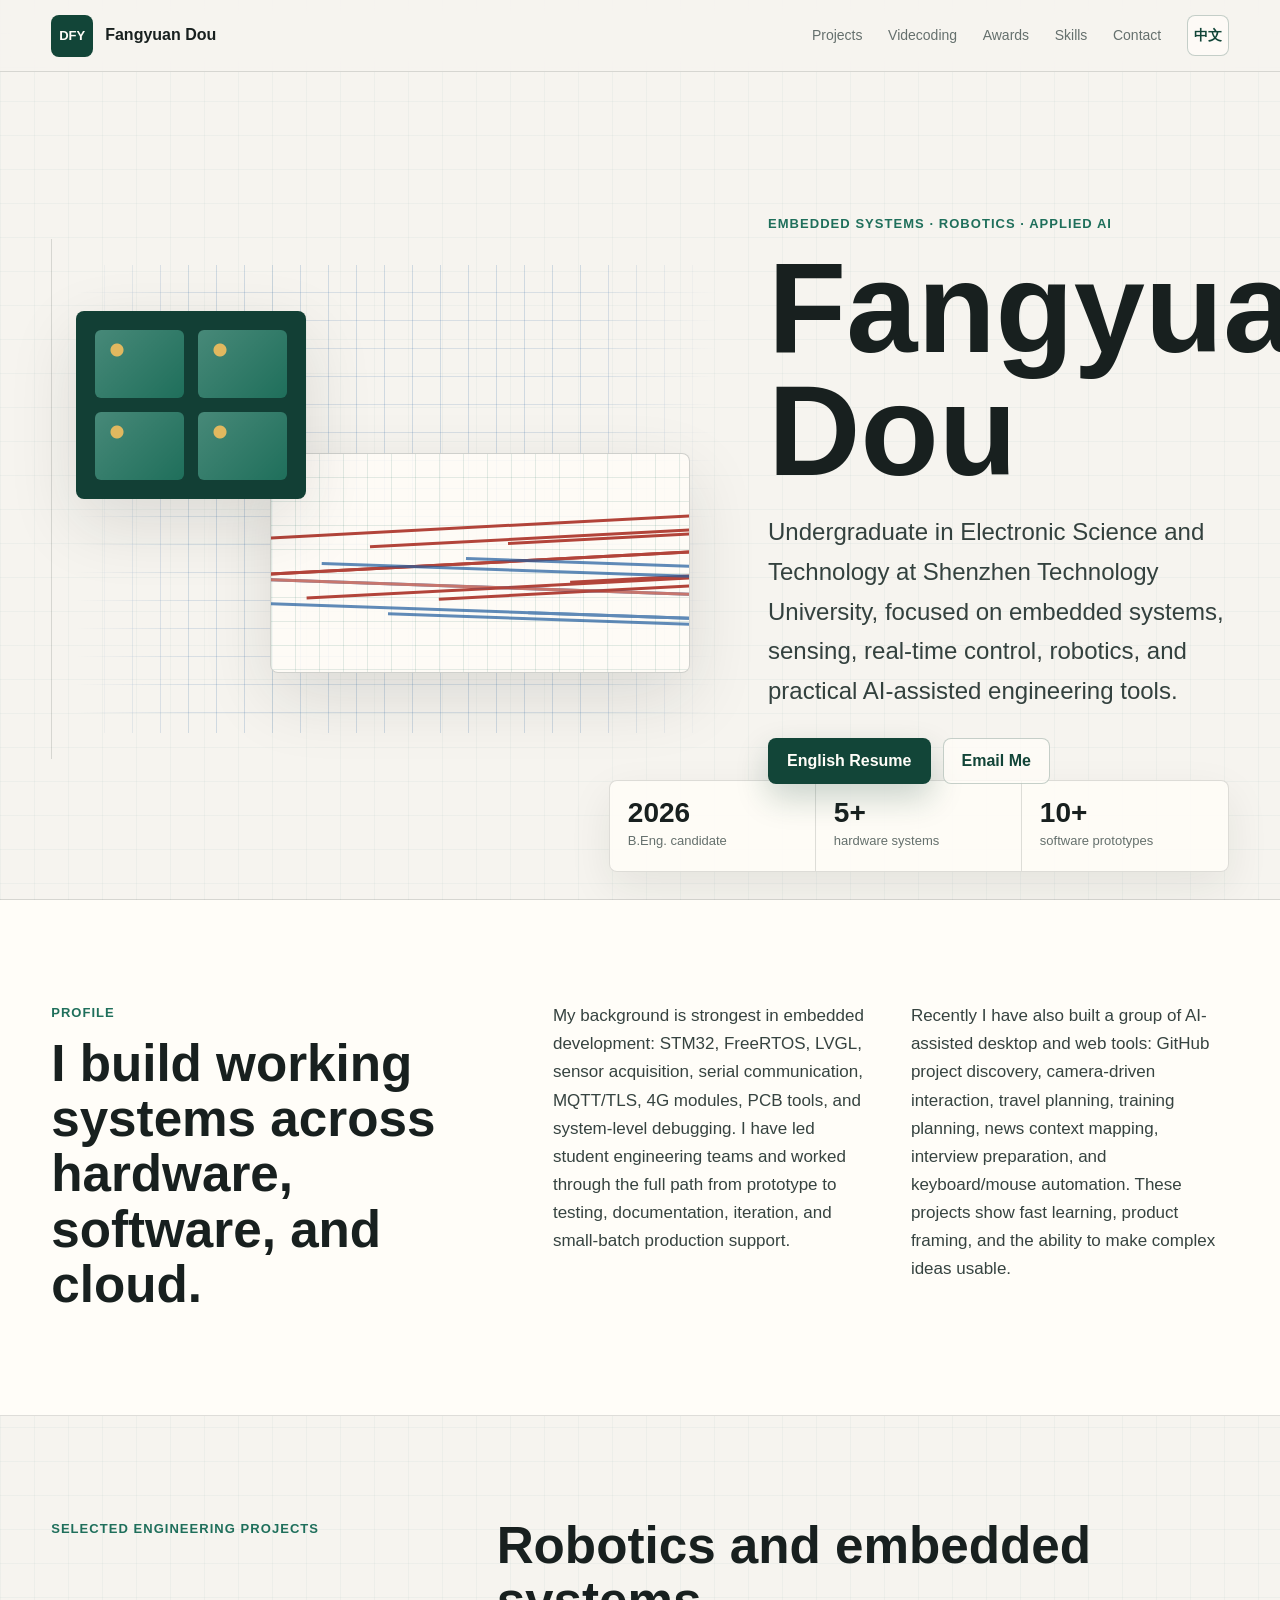
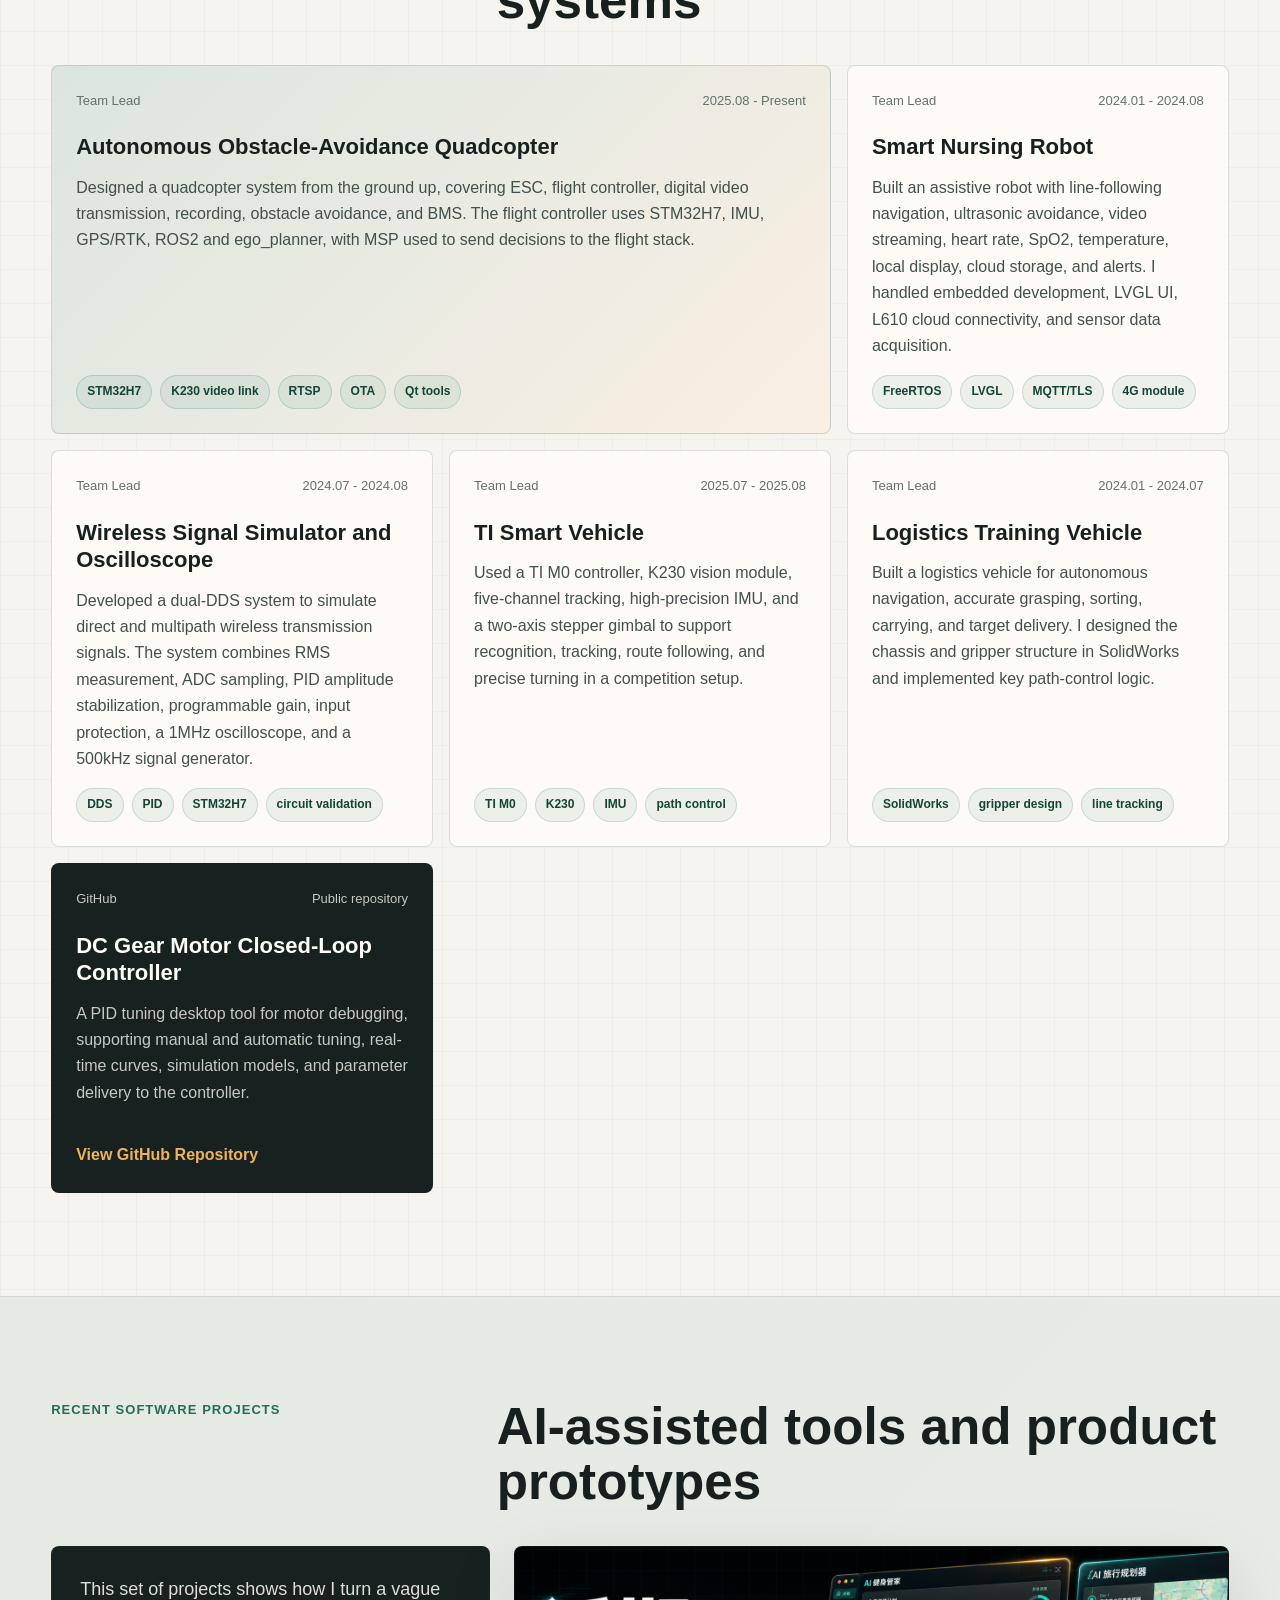
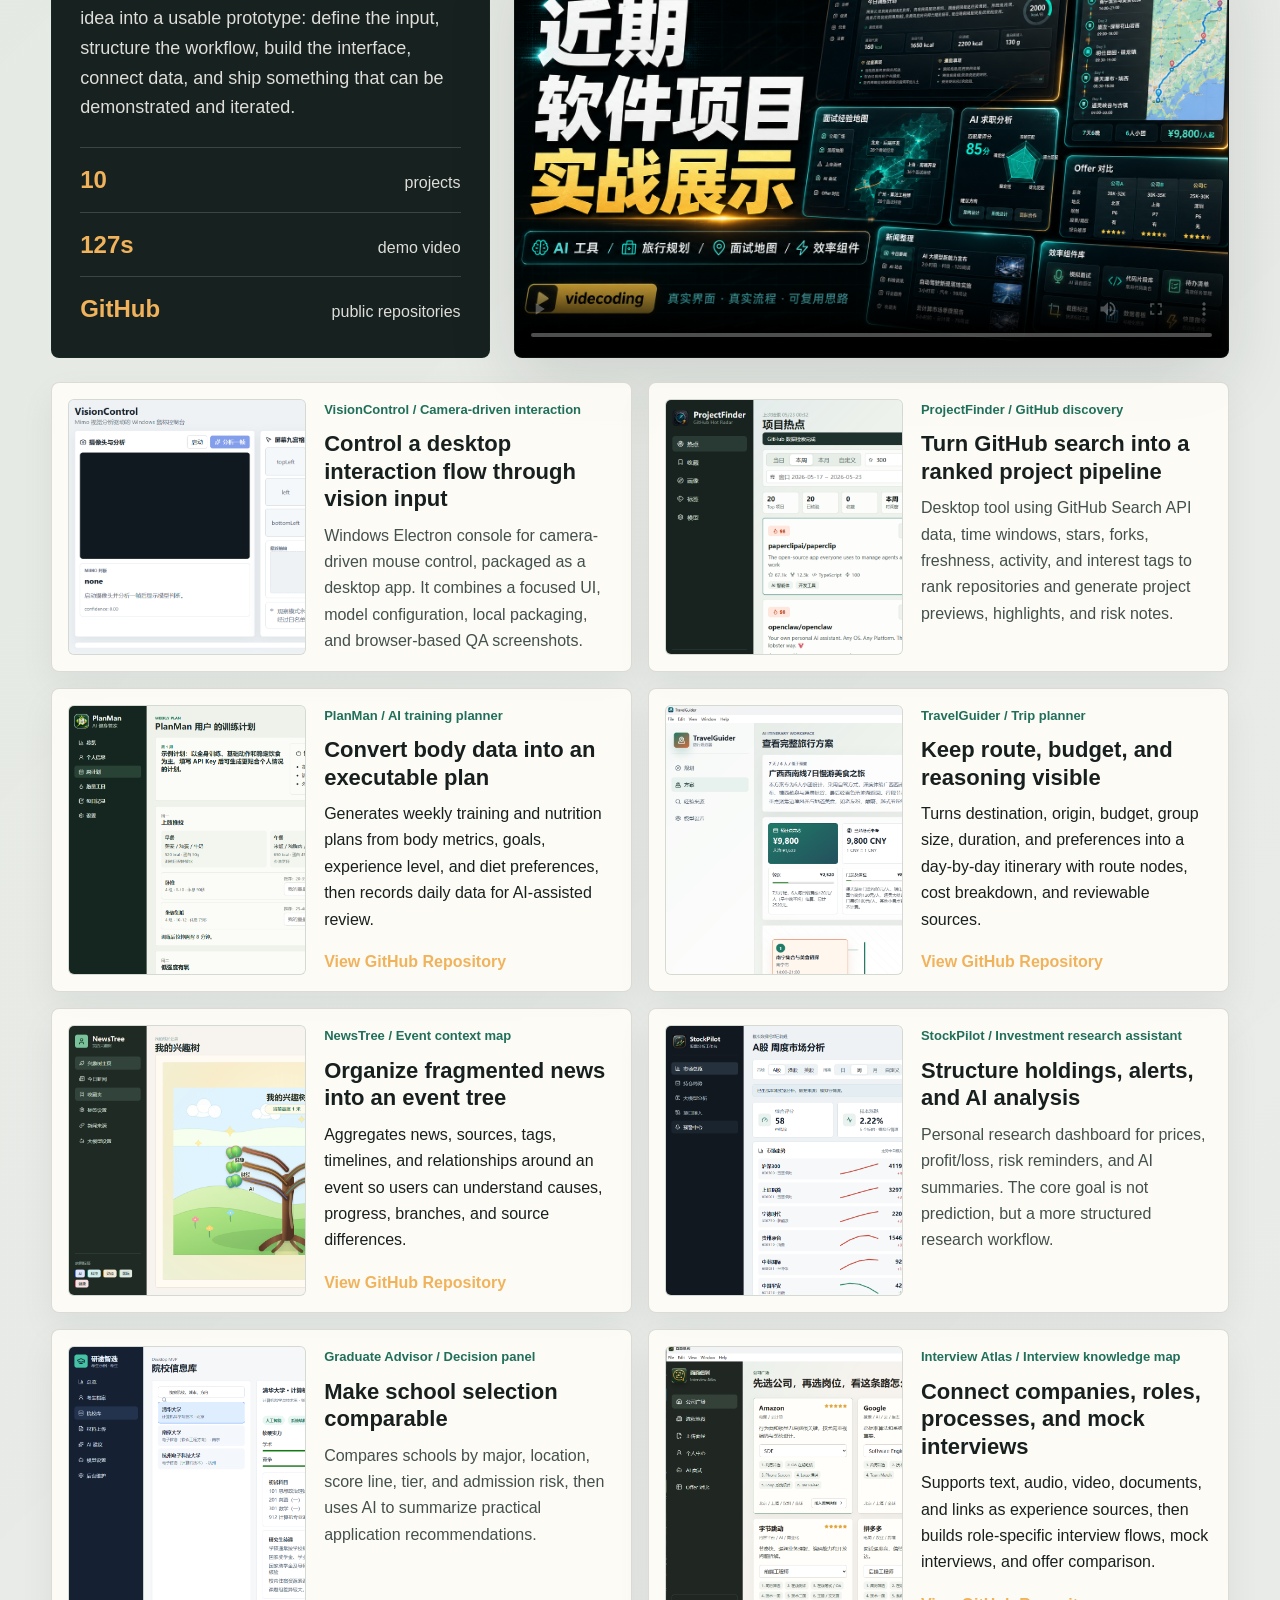
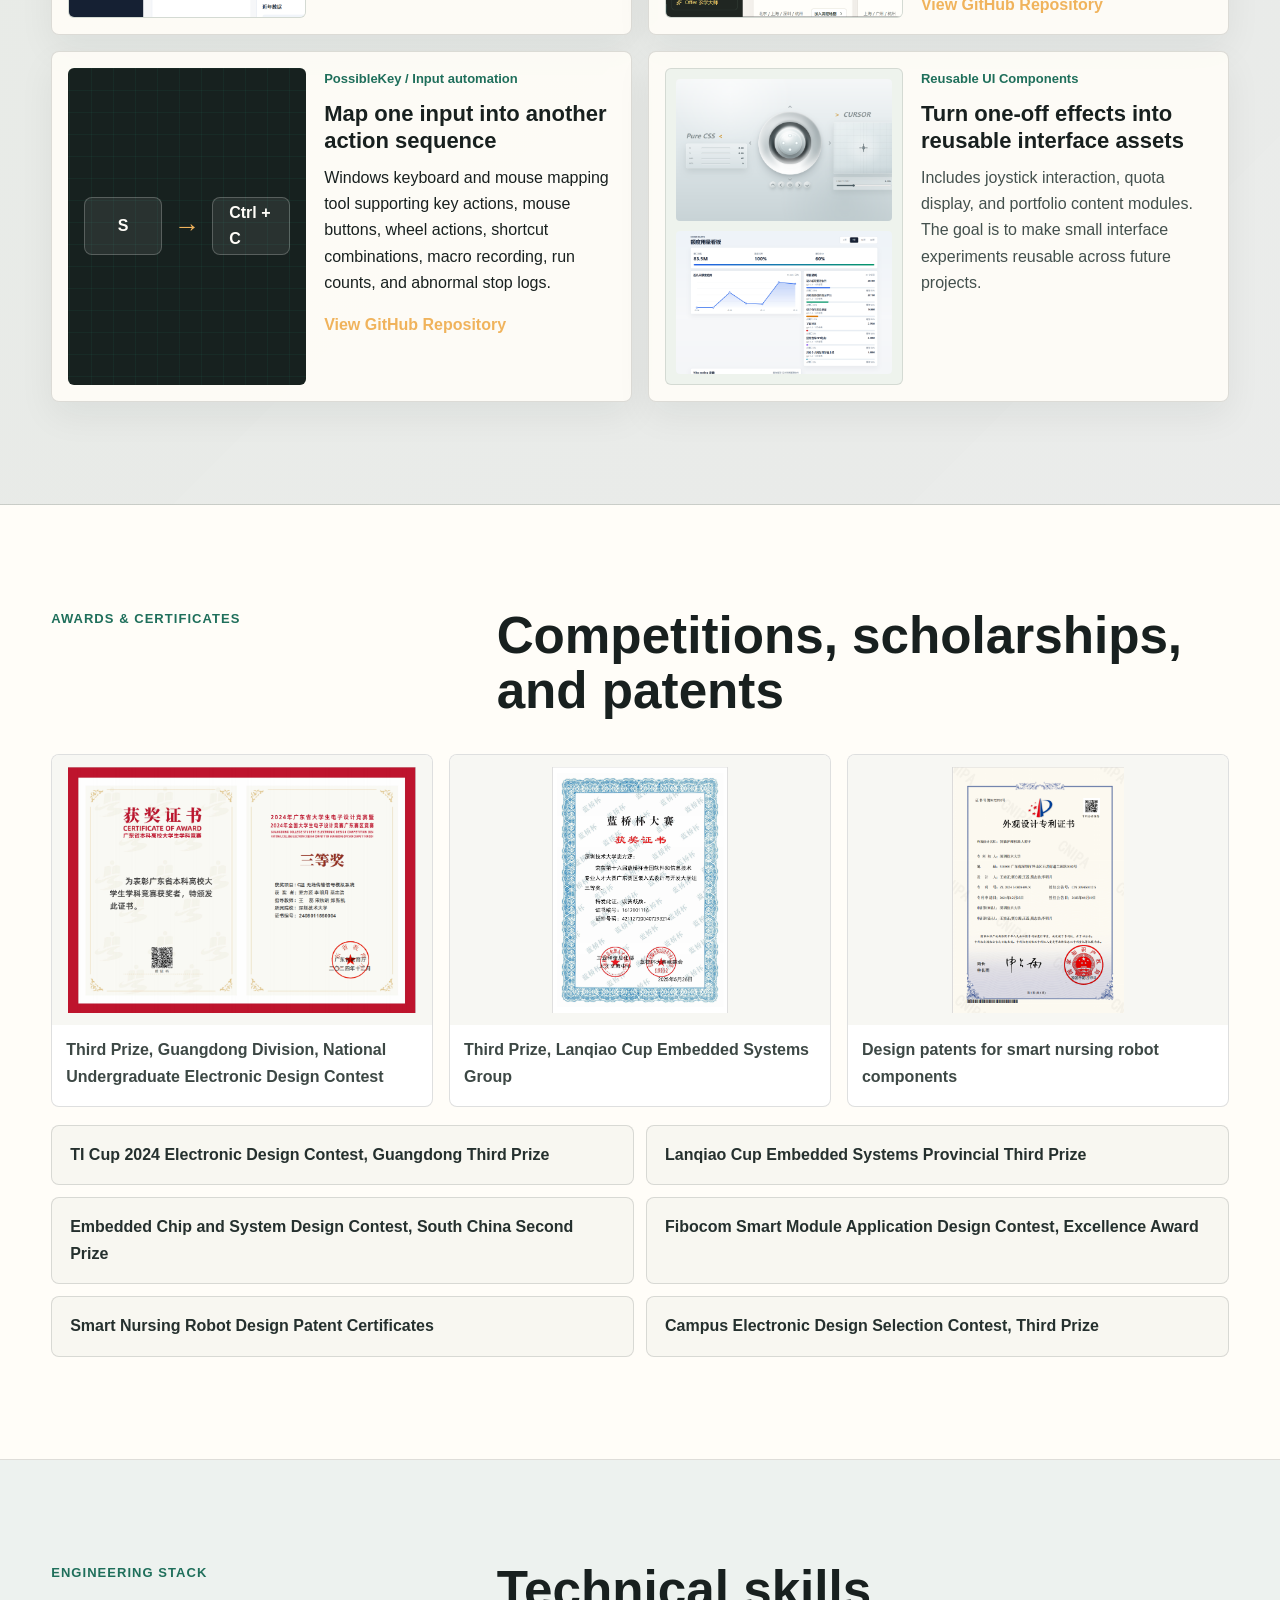
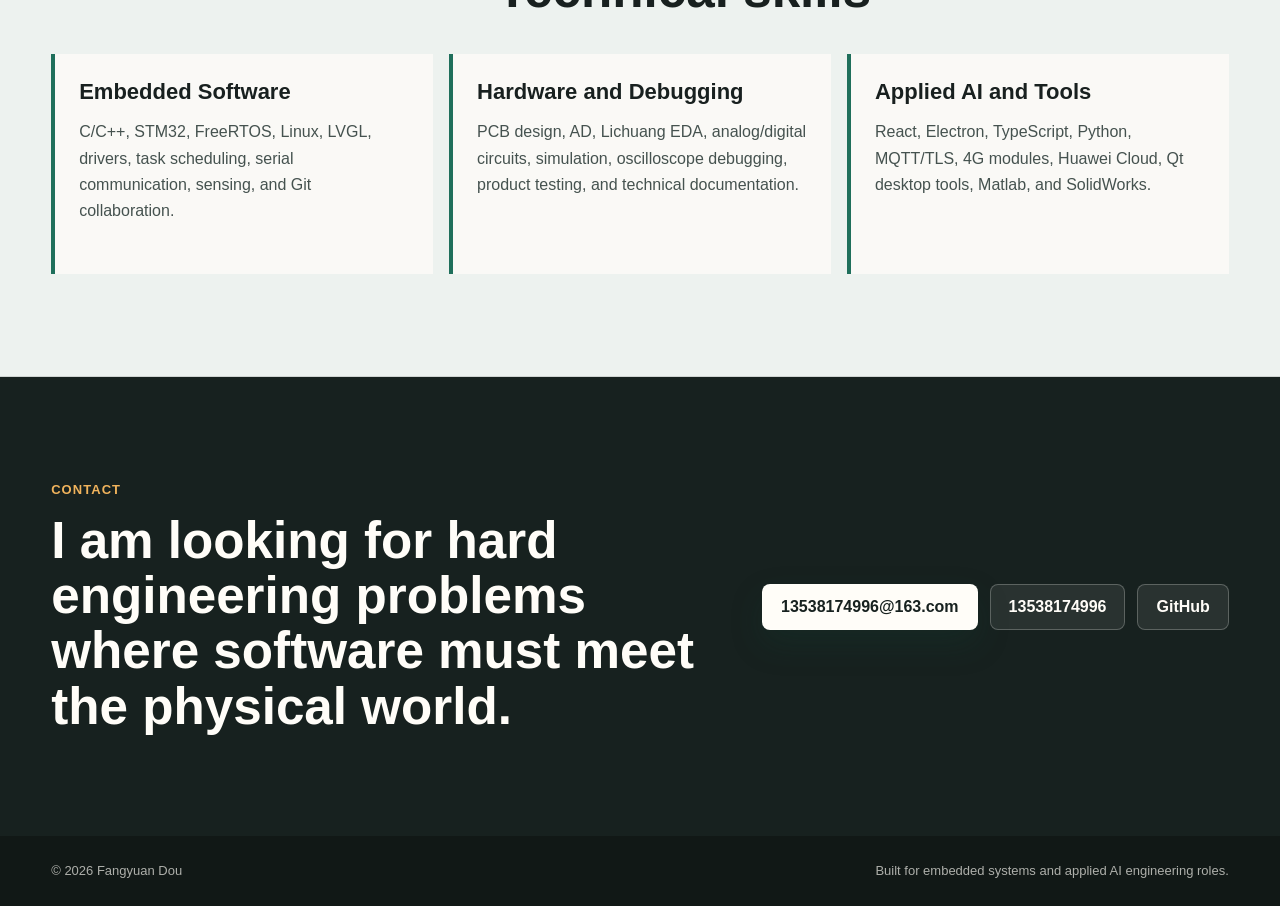
==== commit 9a10cb3d: "Add English resume and SpaceXAI email draft" ====
--- a/en.html
+++ b/en.html
@@ -47,7 +47,7 @@
             AI-assisted engineering tools.
           </p>
           <div class="hero-actions">
-            <a class="btn primary" href="./assets/docs/resume-dou-fangyuan.pdf" target="_blank" rel="noreferrer">Chinese Resume</a>
+            <a class="btn primary" href="./assets/docs/fangyuan-dou-resume-en.docx" target="_blank" rel="noreferrer">English Resume</a>
             <a class="btn" href="mailto:13538174996@163.com">Email Me</a>
           </div>
         </div>
